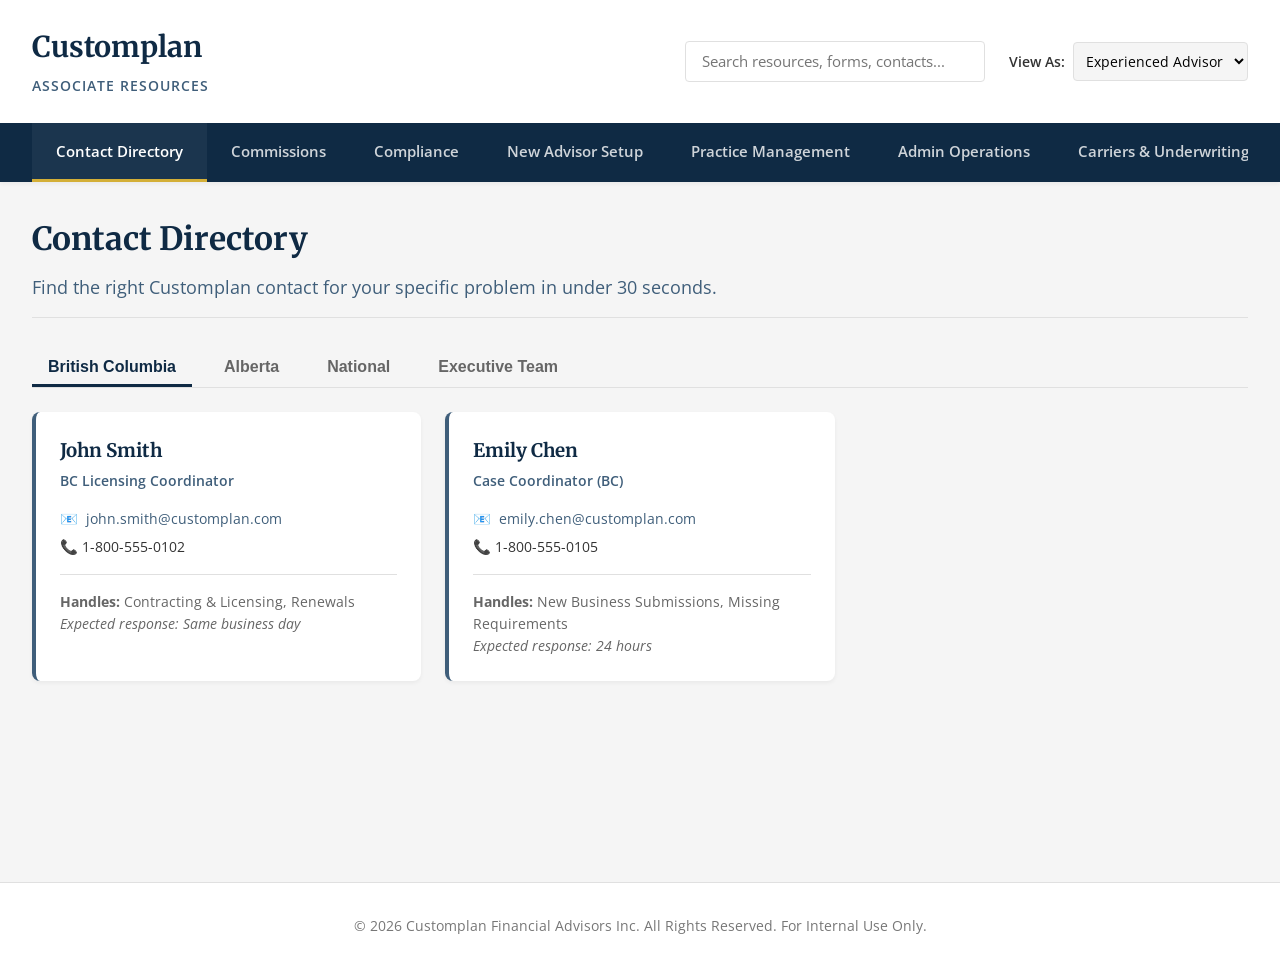
==== index.html @ 8b5a8618 "Add files via upload" ====
<!DOCTYPE html>
<html lang="en">
<head>
  <meta charset="UTF-8">
  <meta name="viewport" content="width=device-width, initial-scale=1.0">
  <title>Customplan Associate Resources</title>
  <link rel="preconnect" href="https://fonts.googleapis.com">
  <link rel="preconnect" href="https://fonts.gstatic.com" crossorigin>
  <link href="https://fonts.googleapis.com/css2?family=Merriweather:wght@400;700&family=Open+Sans:wght@400;600&display=swap" rel="stylesheet">
  <link rel="stylesheet" href="styles.css">
</head>
<body>
  <div id="app">
    <!-- Header / Nav -->
    <header class="app-header">
      <div class="header-container">
        <div class="logo">
          <h1>Customplan</h1>
          <span>Associate Resources</span>
        </div>
        
        <div class="controls">
          <div class="search-box">
            <input type="text" id="searchInput" placeholder="Search resources, forms, contacts...">
          </div>
          <div class="role-selector">
            <label for="roleFilter">View As:</label>
            <select id="roleFilter">
              <option value="All">All Roles</option>
              <option value="New Advisor">New Advisor</option>
              <option value="Experienced Advisor" selected>Experienced Advisor</option>
              <option value="Administrator">Administrator / Staff</option>
            </select>
          </div>
        </div>
      </div>
      
      <nav class="main-nav">
        <ul id="navLinks">
          <!-- Populated by JS -->
        </ul>
      </nav>
    </header>

    <!-- Main Content -->
    <main class="main-content">
      <div id="welcomeSection" class="welcome-section">
        <h2 id="welcomeTitle">Welcome to Associate Resources</h2>
        <p id="welcomeDesc">Find the tools, templates, and contacts you need to grow your practice.</p>
      </div>

      <div id="contentArea" class="content-area">
        <!-- Rendered by JS based on selection and filters -->
      </div>
    </main>

    <footer class="app-footer">
      <p>&copy; 2026 Customplan Financial Advisors Inc. All Rights Reserved. For Internal Use Only.</p>
    </footer>
  </div>
  
  <script src="data.js"></script>
  <script src="app.js"></script>
</body>
</html>
---- styles.css ----
/* Base Styles & Variables */
:root {
  --color-deep-navy: #0F2A44;
  --color-steel-blue: #3F5E7A;
  --color-light-gray: #F5F5F5;
  --color-dark-gray: #333333;
  --color-white: #FFFFFF;
  --color-accent: #D4AF37; /* Gold accent for Customplan */
  --color-danger: #D32F2F;
  --color-success: #388E3C;
  --color-border: #E0E0E0;
  
  --font-heading: 'Merriweather', Georgia, serif;
  --font-body: 'Open Sans', 'Lato', sans-serif;
  
  --shadow-sm: 0 2px 4px rgba(0,0,0,0.05);
  --shadow-md: 0 4px 8px rgba(0,0,0,0.1);
  --shadow-lg: 0 8px 16px rgba(0,0,0,0.15);
  
  --radius-sm: 4px;
  --radius-md: 8px;
  --radius-lg: 12px;
}

* {
  box-sizing: border-box;
  margin: 0;
  padding: 0;
}

body {
  font-family: var(--font-body);
  color: var(--color-dark-gray);
  background-color: var(--color-light-gray);
  line-height: 1.6;
}

h1, h2, h3, h4, h5, h6 {
  font-family: var(--font-heading);
  color: var(--color-deep-navy);
}

a {
  color: var(--color-steel-blue);
  text-decoration: none;
  transition: color 0.2s;
}
a:hover {
  color: var(--color-deep-navy);
}

/* Header */
.app-header {
  background-color: var(--color-white);
  box-shadow: var(--shadow-sm);
  position: sticky;
  top: 0;
  z-index: 100;
}

.header-container {
  display: flex;
  justify-content: space-between;
  align-items: center;
  padding: 1.5rem 2rem;
  max-width: 1400px;
  margin: 0 auto;
}

.logo h1 {
  font-size: 1.8rem;
  margin-bottom: 0.2rem;
}
.logo span {
  font-size: 0.9rem;
  color: var(--color-steel-blue);
  font-weight: 600;
  text-transform: uppercase;
  letter-spacing: 1px;
}

.controls {
  display: flex;
  gap: 1.5rem;
  align-items: center;
}

.search-box input {
  padding: 0.6rem 1rem;
  border: 1px solid var(--color-border);
  border-radius: var(--radius-sm);
  width: 300px;
  font-family: var(--font-body);
  font-size: 0.95rem;
}
.search-box input:focus {
  outline: none;
  border-color: var(--color-steel-blue);
  box-shadow: 0 0 0 2px rgba(63, 94, 122, 0.2);
}

.role-selector {
  display: flex;
  align-items: center;
  gap: 0.5rem;
  font-size: 0.9rem;
  font-weight: 600;
}
.role-selector select {
  padding: 0.5rem;
  border-radius: var(--radius-sm);
  border: 1px solid var(--color-border);
  font-family: var(--font-body);
  font-size: 0.9rem;
  background-color: var(--color-light-gray);
  cursor: pointer;
}

.main-nav {
  background-color: var(--color-deep-navy);
  padding: 0 2rem;
}

.main-nav ul {
  display: flex;
  list-style: none;
  max-width: 1400px;
  margin: 0 auto;
  overflow-x: auto;
}

.main-nav li a {
  display: block;
  padding: 1rem 1.5rem;
  color: rgba(255, 255, 255, 0.8);
  font-weight: 600;
  font-size: 0.95rem;
  white-space: nowrap;
  border-bottom: 3px solid transparent;
}
.main-nav li a:hover,
.main-nav li a.active {
  color: var(--color-white);
  border-bottom-color: var(--color-accent);
  background-color: rgba(255, 255, 255, 0.05);
}

/* Main Content */
.main-content {
  max-width: 1400px;
  margin: 0 auto;
  padding: 2rem;
  min-height: calc(100vh - 200px);
}

.welcome-section {
  margin-bottom: 2rem;
  padding-bottom: 1rem;
  border-bottom: 1px solid var(--color-border);
}
.welcome-section h2 {
  font-size: 2rem;
  margin-bottom: 0.5rem;
}
.welcome-section p {
  color: var(--color-steel-blue);
  font-size: 1.1rem;
}

/* Grid Layouts */
.category-group {
  margin-bottom: 3rem;
}
.category-title {
  font-size: 1.5rem;
  margin-bottom: 1.5rem;
  padding-left: 0.5rem;
  border-left: 4px solid var(--color-steel-blue);
  display: flex;
  justify-content: space-between;
  align-items: center;
}

.resource-grid {
  display: grid;
  grid-template-columns: repeat(auto-fill, minmax(320px, 1fr));
  gap: 1.5rem;
}

/* Cards */
.resource-card {
  background: var(--color-white);
  border-radius: var(--radius-md);
  padding: 1.5rem;
  box-shadow: var(--shadow-sm);
  transition: transform 0.2s, box-shadow 0.2s;
  display: flex;
  flex-direction: column;
  position: relative;
  border: 1px solid var(--color-border);
}
.resource-card:hover {
  transform: translateY(-2px);
  box-shadow: var(--shadow-md);
  border-color: var(--color-steel-blue);
}

.card-badges {
  display: flex;
  gap: 0.5rem;
  margin-bottom: 0.75rem;
  flex-wrap: wrap;
}

.badge {
  font-size: 0.7rem;
  font-weight: 700;
  text-transform: uppercase;
  padding: 0.2rem 0.5rem;
  border-radius: var(--radius-sm);
  background: var(--color-light-gray);
  color: var(--color-dark-gray);
}
.badge.compliance {
  background-color: #FFF3E0;
  color: #E65100;
  border: 1px solid #FFCC80;
}
.badge.new-advisor {
  background-color: #E8F5E9;
  color: #2E7D32;
}

.resource-card h3 {
  font-size: 1.1rem;
  margin-bottom: 0.5rem;
  font-family: var(--font-body);
}

.resource-card p {
  font-size: 0.9rem;
  color: #555;
  margin-bottom: 1.5rem;
  flex-grow: 1;
}

.btn {
  display: inline-block;
  padding: 0.6rem 1rem;
  background-color: var(--color-steel-blue);
  color: var(--color-white);
  border: none;
  border-radius: var(--radius-sm);
  font-size: 0.9rem;
  font-weight: 600;
  cursor: pointer;
  text-align: center;
  transition: background-color 0.2s;
  text-decoration: none;
}
.btn:hover {
  background-color: var(--color-deep-navy);
  color: var(--color-white);
}

/* Contacts Directory specific styles */
.contact-grid {
  display: grid;
  grid-template-columns: repeat(auto-fill, minmax(300px, 1fr));
  gap: 1.5rem;
}
.contact-card {
  background: var(--color-white);
  border-radius: var(--radius-md);
  padding: 1.5rem;
  border-left: 4px solid var(--color-steel-blue);
  box-shadow: var(--shadow-sm);
}
.contact-card.exec {
  border-left-color: var(--color-accent);
  background: #FAFAFA;
}
.contact-card h3 {
  margin-bottom: 0.2rem;
}
.contact-card .role {
  font-size: 0.85rem;
  color: var(--color-steel-blue);
  font-weight: 600;
  margin-bottom: 1rem;
}
.contact-card .detail {
  font-size: 0.9rem;
  margin-bottom: 0.3rem;
  display: flex;
  align-items: center;
  gap: 0.5rem;
}
.contact-card .handles {
  margin-top: 1rem;
  padding-top: 1rem;
  border-top: 1px solid var(--color-border);
  font-size: 0.85rem;
  color: #666;
}

/* Tabs */
.tabs {
  display: flex;
  gap: 1rem;
  margin-bottom: 1.5rem;
  border-bottom: 1px solid var(--color-border);
}
.tab {
  padding: 0.5rem 1rem;
  background: none;
  border: none;
  font-size: 1rem;
  font-weight: 600;
  color: #666;
  cursor: pointer;
  border-bottom: 3px solid transparent;
}
.tab.active {
  color: var(--color-deep-navy);
  border-bottom-color: var(--color-deep-navy);
}

/* Empty State */
.empty-state {
  text-align: center;
  padding: 4rem 2rem;
  background: var(--color-white);
  border-radius: var(--radius-md);
  border: 1px dashed var(--color-border);
}
.empty-state h3 {
  margin-bottom: 0.5rem;
}

/* Footer */
.app-footer {
  text-align: center;
  padding: 2rem;
  background-color: var(--color-white);
  border-top: 1px solid var(--color-border);
  font-size: 0.85rem;
  color: #777;
}

/* Region styling for compliance */
.province-row {
  background: var(--color-white);
  border: 1px solid var(--color-border);
  border-radius: var(--radius-sm);
  margin-bottom: 0.5rem;
  padding: 1rem 1.5rem;
  display: flex;
  justify-content: space-between;
  align-items: center;
}
.province-row.expandable {
  cursor: pointer;
}
.province-row:hover {
  background: #F9FAFB;
}
.province-header {
  font-weight: 600;
  font-size: 1.1rem;
  color: var(--color-deep-navy);
}
.province-links {
  display: flex;
  gap: 1rem;
}

@media (max-width: 768px) {
  .header-container {
    flex-direction: column;
    align-items: stretch;
    gap: 1rem;
  }
  .controls {
    flex-direction: column;
    align-items: stretch;
  }
  .search-box input {
    width: 100%;
  }
}
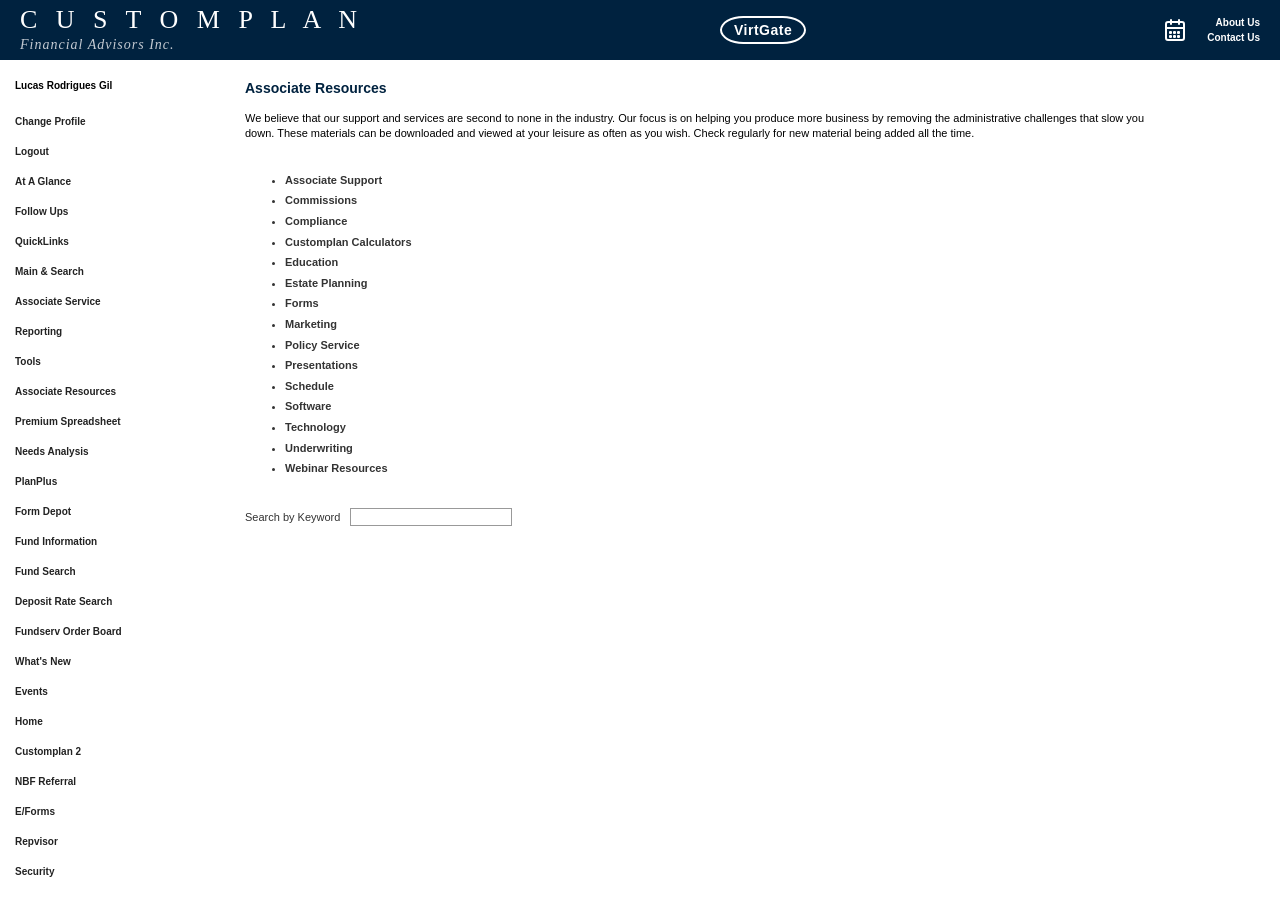
==== commit 274f76d6: "Revert Associate Resources to exact old formatting" ====
--- a/index.html
+++ b/index.html
@@ -2,64 +2,105 @@
 <html lang="en">
 <head>
   <meta charset="UTF-8">
-  <meta name="viewport" content="width=device-width, initial-scale=1.0">
-  <title>Customplan Associate Resources</title>
-  <link rel="preconnect" href="https://fonts.googleapis.com">
-  <link rel="preconnect" href="https://fonts.gstatic.com" crossorigin>
-  <link href="https://fonts.googleapis.com/css2?family=Merriweather:wght@400;700&family=Open+Sans:wght@400;600&display=swap" rel="stylesheet">
+  <title>Associate Resources</title>
   <link rel="stylesheet" href="styles.css">
 </head>
 <body>
-  <div id="app">
-    <!-- Header / Nav -->
-    <header class="app-header">
-      <div class="header-container">
-        <div class="logo">
-          <h1>Customplan</h1>
-          <span>Associate Resources</span>
-        </div>
-        
-        <div class="controls">
-          <div class="search-box">
-            <input type="text" id="searchInput" placeholder="Search resources, forms, contacts...">
-          </div>
-          <div class="role-selector">
-            <label for="roleFilter">View As:</label>
-            <select id="roleFilter">
-              <option value="All">All Roles</option>
-              <option value="New Advisor">New Advisor</option>
-              <option value="Experienced Advisor" selected>Experienced Advisor</option>
-              <option value="Administrator">Administrator / Staff</option>
-            </select>
-          </div>
-        </div>
+
+  <!-- Header -->
+  <header class="header">
+    <div class="header-left">
+      <div class="logo-main">C U S T O M P L A N</div>
+      <div class="logo-sub">Financial Advisors Inc.</div>
+    </div>
+    
+    <div class="header-center">
+      <div class="virtgate-logo">VirtGate</div>
+    </div>
+    
+    <div class="header-right">
+      <!-- Approximated Calendar Icon -->
+      <svg width="24" height="24" viewBox="0 0 24 24" fill="none" stroke="currentColor" stroke-width="2" stroke-linecap="round" stroke-linejoin="round">
+        <rect x="3" y="4" width="18" height="18" rx="2" ry="2"></rect>
+        <line x1="16" y1="2" x2="16" y2="6"></line>
+        <line x1="8" y1="2" x2="8" y2="6"></line>
+        <line x1="3" y1="10" x2="21" y2="10"></line>
+        <path d="M7 14h1v1H7zm4 0h1v1h-1zm4 0h1v1h-1zM7 18h1v1H7zm4 0h1v1h-1zm4 0h1v1h-1z" fill="currentColor"></path>
+      </svg>
+      <div class="header-links">
+        <a href="#">About Us</a>
+        <a href="#">Contact Us</a>
       </div>
-      
-      <nav class="main-nav">
-        <ul id="navLinks">
-          <!-- Populated by JS -->
-        </ul>
-      </nav>
-    </header>
+    </div>
+  </header>
+
+  <!-- Layout Container -->
+  <div class="container">
+    
+    <!-- Left Sidebar Navigation -->
+    <aside class="sidebar">
+      <div class="user-name">Lucas Rodrigues Gil</div>
+      <ul class="sidebar-nav">
+        <li><a href="#">Change Profile</a></li>
+        <li><a href="#">Logout</a></li>
+        <li><a href="#">At A Glance</a></li>
+        <li><a href="#">Follow Ups</a></li>
+        <li><a href="#">QuickLinks</a></li>
+        <li><a href="#">Main & Search</a></li>
+        <li><a href="#">Associate Service</a></li>
+        <li><a href="#">Reporting</a></li>
+        <li><a href="#">Tools</a></li>
+        <li><a href="#">Associate Resources</a></li>
+        <li><a href="#">Premium Spreadsheet</a></li>
+        <li><a href="#">Needs Analysis</a></li>
+        <li><a href="#">PlanPlus</a></li>
+        <li><a href="#">Form Depot</a></li>
+        <li><a href="#">Fund Information</a></li>
+        <li><a href="#">Fund Search</a></li>
+        <li><a href="#">Deposit Rate Search</a></li>
+        <li><a href="#">Fundserv Order Board</a></li>
+        <li><a href="#">What's New</a></li>
+        <li><a href="#">Events</a></li>
+        <li><a href="#">Home</a></li>
+        <li><a href="#">Customplan 2</a></li>
+        <li><a href="#">NBF Referral</a></li>
+        <li><a href="#">E/Forms</a></li>
+        <li><a href="#">Repvisor</a></li>
+        <li><a href="#">Security</a></li>
+      </ul>
+    </aside>
 
     <!-- Main Content -->
-    <main class="main-content">
-      <div id="welcomeSection" class="welcome-section">
-        <h2 id="welcomeTitle">Welcome to Associate Resources</h2>
-        <p id="welcomeDesc">Find the tools, templates, and contacts you need to grow your practice.</p>
-      </div>
+    <main class="content">
+      <h2>Associate Resources</h2>
+      <p class="intro-text">
+        We believe that our support and services are second to none in the industry. Our focus is on helping you produce more business by removing the administrative challenges that slow you down. These materials can be downloaded and viewed at your leisure as often as you wish. Check regularly for new material being added all the time.
+      </p>
 
-      <div id="contentArea" class="content-area">
-        <!-- Rendered by JS based on selection and filters -->
+      <ul class="resources-list">
+        <li>Associate Support</li>
+        <li>Commissions</li>
+        <li>Compliance</li>
+        <li>Customplan Calculators</li>
+        <li>Education</li>
+        <li>Estate Planning</li>
+        <li>Forms</li>
+        <li>Marketing</li>
+        <li>Policy Service</li>
+        <li>Presentations</li>
+        <li>Schedule</li>
+        <li>Software</li>
+        <li>Technology</li>
+        <li>Underwriting</li>
+        <li>Webinar Resources</li>
+      </ul>
+
+      <div class="search-container">
+        Search by Keyword <input type="text" class="search-input">
       </div>
     </main>
+    
+  </div>
 
-    <footer class="app-footer">
-      <p>&copy; 2026 Customplan Financial Advisors Inc. All Rights Reserved. For Internal Use Only.</p>
-    </footer>
-  </div>
-  
-  <script src="data.js"></script>
-  <script src="app.js"></script>
 </body>
 </html>
--- a/styles.css
+++ b/styles.css
@@ -1,391 +1,175 @@
-/* Base Styles & Variables */
-:root {
-  --color-deep-navy: #0F2A44;
-  --color-steel-blue: #3F5E7A;
-  --color-light-gray: #F5F5F5;
-  --color-dark-gray: #333333;
-  --color-white: #FFFFFF;
-  --color-accent: #D4AF37; /* Gold accent for Customplan */
-  --color-danger: #D32F2F;
-  --color-success: #388E3C;
-  --color-border: #E0E0E0;
-  
-  --font-heading: 'Merriweather', Georgia, serif;
-  --font-body: 'Open Sans', 'Lato', sans-serif;
-  
-  --shadow-sm: 0 2px 4px rgba(0,0,0,0.05);
-  --shadow-md: 0 4px 8px rgba(0,0,0,0.1);
-  --shadow-lg: 0 8px 16px rgba(0,0,0,0.15);
-  
-  --radius-sm: 4px;
-  --radius-md: 8px;
-  --radius-lg: 12px;
-}
-
-* {
-  box-sizing: border-box;
+body, html {
   margin: 0;
   padding: 0;
-}
-
-body {
-  font-family: var(--font-body);
-  color: var(--color-dark-gray);
-  background-color: var(--color-light-gray);
-  line-height: 1.6;
-}
-
-h1, h2, h3, h4, h5, h6 {
-  font-family: var(--font-heading);
-  color: var(--color-deep-navy);
-}
-
-a {
-  color: var(--color-steel-blue);
-  text-decoration: none;
-  transition: color 0.2s;
-}
-a:hover {
-  color: var(--color-deep-navy);
+  font-family: Arial, Helvetica, sans-serif;
+  background-color: #ffffff;
+  color: #000000;
 }
 
 /* Header */
-.app-header {
-  background-color: var(--color-white);
-  box-shadow: var(--shadow-sm);
-  position: sticky;
-  top: 0;
-  z-index: 100;
-}
-
-.header-container {
+.header {
+  background-color: #00223f; /* Dark navy */
+  height: 60px;
   display: flex;
   justify-content: space-between;
   align-items: center;
-  padding: 1.5rem 2rem;
-  max-width: 1400px;
-  margin: 0 auto;
+  padding: 0 20px;
+  color: #ffffff;
 }
 
-.logo h1 {
-  font-size: 1.8rem;
-  margin-bottom: 0.2rem;
-}
-.logo span {
-  font-size: 0.9rem;
-  color: var(--color-steel-blue);
-  font-weight: 600;
-  text-transform: uppercase;
-  letter-spacing: 1px;
+.header-left {
+  display: flex;
+  flex-direction: column;
 }
 
-.controls {
-  display: flex;
-  gap: 1.5rem;
-  align-items: center;
+.logo-main {
+  font-family: "Times New Roman", Times, serif;
+  font-size: 26px;
+  letter-spacing: 6px;
+  margin: 0;
+  padding: 0;
+  line-height: 1;
 }
 
-.search-box input {
-  padding: 0.6rem 1rem;
-  border: 1px solid var(--color-border);
-  border-radius: var(--radius-sm);
-  width: 300px;
-  font-family: var(--font-body);
-  font-size: 0.95rem;
-}
-.search-box input:focus {
-  outline: none;
-  border-color: var(--color-steel-blue);
-  box-shadow: 0 0 0 2px rgba(63, 94, 122, 0.2);
+.logo-sub {
+  font-family: "Times New Roman", Times, serif;
+  font-size: 14px;
+  font-style: italic;
+  letter-spacing: 1px;
+  margin-top: 4px;
+  color: #c2c9d1;
 }
 
-.role-selector {
+.header-center {
   display: flex;
   align-items: center;
-  gap: 0.5rem;
-  font-size: 0.9rem;
-  font-weight: 600;
-}
-.role-selector select {
-  padding: 0.5rem;
-  border-radius: var(--radius-sm);
-  border: 1px solid var(--color-border);
-  font-family: var(--font-body);
-  font-size: 0.9rem;
-  background-color: var(--color-light-gray);
-  cursor: pointer;
+  justify-content: center;
 }
 
-.main-nav {
-  background-color: var(--color-deep-navy);
-  padding: 0 2rem;
+.virtgate-logo {
+  border: 2px solid #ffffff;
+  border-radius: 50%;
+  padding: 4px 12px;
+  font-weight: bold;
+  font-size: 14px;
+  font-family: Arial, Helvetica, sans-serif;
+  letter-spacing: 0.5px;
+  background-color: transparent;
+  color: #ffffff;
+  /* Making it somewhat oval */
+  border-radius: 50px / 30px;
 }
 
-.main-nav ul {
+.header-right {
   display: flex;
-  list-style: none;
-  max-width: 1400px;
-  margin: 0 auto;
-  overflow-x: auto;
+  align-items: center;
+  gap: 20px;
+  font-size: 10px;
+  font-weight: bold;
+  text-align: right;
 }
 
-.main-nav li a {
-  display: block;
-  padding: 1rem 1.5rem;
-  color: rgba(255, 255, 255, 0.8);
-  font-weight: 600;
-  font-size: 0.95rem;
-  white-space: nowrap;
-  border-bottom: 3px solid transparent;
-}
-.main-nav li a:hover,
-.main-nav li a.active {
-  color: var(--color-white);
-  border-bottom-color: var(--color-accent);
-  background-color: rgba(255, 255, 255, 0.05);
+.header-links {
+  display: flex;
+  flex-direction: column;
+  gap: 4px;
 }
 
-/* Main Content */
-.main-content {
-  max-width: 1400px;
-  margin: 0 auto;
-  padding: 2rem;
-  min-height: calc(100vh - 200px);
+.header-links a {
+  color: #ffffff;
+  text-decoration: none;
 }
 
-.welcome-section {
-  margin-bottom: 2rem;
-  padding-bottom: 1rem;
-  border-bottom: 1px solid var(--color-border);
-}
-.welcome-section h2 {
-  font-size: 2rem;
-  margin-bottom: 0.5rem;
-}
-.welcome-section p {
-  color: var(--color-steel-blue);
-  font-size: 1.1rem;
+.header-links a:hover {
+  text-decoration: underline;
 }
 
-/* Grid Layouts */
-.category-group {
-  margin-bottom: 3rem;
-}
-.category-title {
-  font-size: 1.5rem;
-  margin-bottom: 1.5rem;
-  padding-left: 0.5rem;
-  border-left: 4px solid var(--color-steel-blue);
+/* Main Layout */
+.container {
   display: flex;
-  justify-content: space-between;
-  align-items: center;
+  min-height: calc(100vh - 60px);
 }
 
-.resource-grid {
-  display: grid;
-  grid-template-columns: repeat(auto-fill, minmax(320px, 1fr));
-  gap: 1.5rem;
+/* Sidebar */
+.sidebar {
+  width: 180px;
+  background-color: #ffffff;
+  padding: 20px 10px 20px 15px;
+  border-right: 0px solid #e0e0e0;
 }
 
-/* Cards */
-.resource-card {
-  background: var(--color-white);
-  border-radius: var(--radius-md);
-  padding: 1.5rem;
-  box-shadow: var(--shadow-sm);
-  transition: transform 0.2s, box-shadow 0.2s;
-  display: flex;
-  flex-direction: column;
-  position: relative;
-  border: 1px solid var(--color-border);
-}
-.resource-card:hover {
-  transform: translateY(-2px);
-  box-shadow: var(--shadow-md);
-  border-color: var(--color-steel-blue);
+.user-name {
+  font-size: 10px;
+  font-weight: bold;
+  margin-bottom: 20px;
+  color: #000000;
 }
 
-.card-badges {
-  display: flex;
-  gap: 0.5rem;
-  margin-bottom: 0.75rem;
-  flex-wrap: wrap;
+.sidebar-nav {
+  list-style: none;
+  padding: 0;
+  margin: 0;
 }
 
-.badge {
-  font-size: 0.7rem;
-  font-weight: 700;
-  text-transform: uppercase;
-  padding: 0.2rem 0.5rem;
-  border-radius: var(--radius-sm);
-  background: var(--color-light-gray);
-  color: var(--color-dark-gray);
-}
-.badge.compliance {
-  background-color: #FFF3E0;
-  color: #E65100;
-  border: 1px solid #FFCC80;
-}
-.badge.new-advisor {
-  background-color: #E8F5E9;
-  color: #2E7D32;
+.sidebar-nav li {
+  margin-bottom: 12px;
 }
 
-.resource-card h3 {
-  font-size: 1.1rem;
-  margin-bottom: 0.5rem;
-  font-family: var(--font-body);
+.sidebar-nav a {
+  color: #222222;
+  text-decoration: none;
+  font-size: 10px;
+  font-weight: bold;
 }
 
-.resource-card p {
-  font-size: 0.9rem;
-  color: #555;
-  margin-bottom: 1.5rem;
-  flex-grow: 1;
+.sidebar-nav a:hover {
+  text-decoration: underline;
 }
 
-.btn {
-  display: inline-block;
-  padding: 0.6rem 1rem;
-  background-color: var(--color-steel-blue);
-  color: var(--color-white);
-  border: none;
-  border-radius: var(--radius-sm);
-  font-size: 0.9rem;
-  font-weight: 600;
-  cursor: pointer;
-  text-align: center;
-  transition: background-color 0.2s;
-  text-decoration: none;
-}
-.btn:hover {
-  background-color: var(--color-deep-navy);
-  color: var(--color-white);
+/* Content Area */
+.content {
+  flex: 1;
+  padding: 20px 40px;
 }
 
-/* Contacts Directory specific styles */
-.contact-grid {
-  display: grid;
-  grid-template-columns: repeat(auto-fill, minmax(300px, 1fr));
-  gap: 1.5rem;
+h2 {
+  font-size: 14px;
+  color: #00223f; /* Navy */
+  margin-top: 0;
+  margin-bottom: 15px;
 }
-.contact-card {
-  background: var(--color-white);
-  border-radius: var(--radius-md);
-  padding: 1.5rem;
-  border-left: 4px solid var(--color-steel-blue);
-  box-shadow: var(--shadow-sm);
+
+.intro-text {
+  font-size: 11px;
+  line-height: 1.4;
+  margin-bottom: 30px;
+  color: #000000;
+  max-width: 900px;
 }
-.contact-card.exec {
-  border-left-color: var(--color-accent);
-  background: #FAFAFA;
+
+.resources-list {
+  font-size: 11px;
+  font-weight: bold;
+  line-height: 1.6;
+  margin-bottom: 30px;
+  color: #333333;
 }
-.contact-card h3 {
-  margin-bottom: 0.2rem;
+
+.resources-list li {
+  margin-bottom: 3px;
 }
-.contact-card .role {
-  font-size: 0.85rem;
-  color: var(--color-steel-blue);
-  font-weight: 600;
-  margin-bottom: 1rem;
-}
-.contact-card .detail {
-  font-size: 0.9rem;
-  margin-bottom: 0.3rem;
+
+.search-container {
+  font-size: 11px;
+  color: #333333;
   display: flex;
   align-items: center;
-  gap: 0.5rem;
-}
-.contact-card .handles {
-  margin-top: 1rem;
-  padding-top: 1rem;
-  border-top: 1px solid var(--color-border);
-  font-size: 0.85rem;
-  color: #666;
+  gap: 10px;
 }
 
-/* Tabs */
-.tabs {
-  display: flex;
-  gap: 1rem;
-  margin-bottom: 1.5rem;
-  border-bottom: 1px solid var(--color-border);
+.search-input {
+  border: 1px solid #999;
+  padding: 2px 5px;
+  width: 150px;
+  font-size: 11px;
 }
-.tab {
-  padding: 0.5rem 1rem;
-  background: none;
-  border: none;
-  font-size: 1rem;
-  font-weight: 600;
-  color: #666;
-  cursor: pointer;
-  border-bottom: 3px solid transparent;
-}
-.tab.active {
-  color: var(--color-deep-navy);
-  border-bottom-color: var(--color-deep-navy);
-}
-
-/* Empty State */
-.empty-state {
-  text-align: center;
-  padding: 4rem 2rem;
-  background: var(--color-white);
-  border-radius: var(--radius-md);
-  border: 1px dashed var(--color-border);
-}
-.empty-state h3 {
-  margin-bottom: 0.5rem;
-}
-
-/* Footer */
-.app-footer {
-  text-align: center;
-  padding: 2rem;
-  background-color: var(--color-white);
-  border-top: 1px solid var(--color-border);
-  font-size: 0.85rem;
-  color: #777;
-}
-
-/* Region styling for compliance */
-.province-row {
-  background: var(--color-white);
-  border: 1px solid var(--color-border);
-  border-radius: var(--radius-sm);
-  margin-bottom: 0.5rem;
-  padding: 1rem 1.5rem;
-  display: flex;
-  justify-content: space-between;
-  align-items: center;
-}
-.province-row.expandable {
-  cursor: pointer;
-}
-.province-row:hover {
-  background: #F9FAFB;
-}
-.province-header {
-  font-weight: 600;
-  font-size: 1.1rem;
-  color: var(--color-deep-navy);
-}
-.province-links {
-  display: flex;
-  gap: 1rem;
-}
-
-@media (max-width: 768px) {
-  .header-container {
-    flex-direction: column;
-    align-items: stretch;
-    gap: 1rem;
-  }
-  .controls {
-    flex-direction: column;
-    align-items: stretch;
-  }
-  .search-box input {
-    width: 100%;
-  }
-}
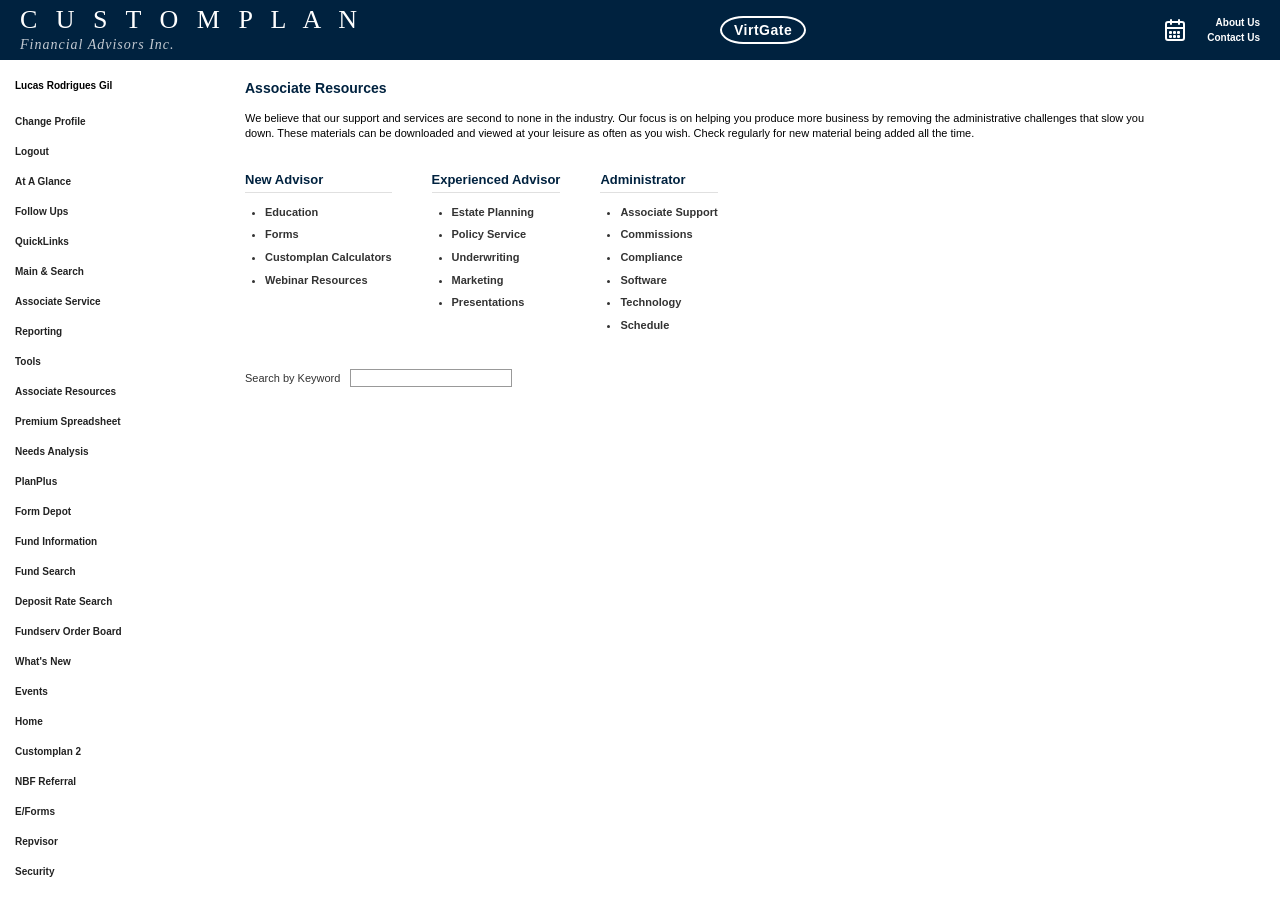
==== commit 949b194b: "Add files via upload" ====
--- a/index.html
+++ b/index.html
@@ -77,23 +77,40 @@
         We believe that our support and services are second to none in the industry. Our focus is on helping you produce more business by removing the administrative challenges that slow you down. These materials can be downloaded and viewed at your leisure as often as you wish. Check regularly for new material being added all the time.
       </p>
 
-      <ul class="resources-list">
-        <li>Associate Support</li>
-        <li>Commissions</li>
-        <li>Compliance</li>
-        <li>Customplan Calculators</li>
-        <li>Education</li>
-        <li>Estate Planning</li>
-        <li>Forms</li>
-        <li>Marketing</li>
-        <li>Policy Service</li>
-        <li>Presentations</li>
-        <li>Schedule</li>
-        <li>Software</li>
-        <li>Technology</li>
-        <li>Underwriting</li>
-        <li>Webinar Resources</li>
-      </ul>
+      <div class="resources-grid">
+        <div class="resources-category">
+          <h3>New Advisor</h3>
+          <ul class="resources-list">
+            <li>Education</li>
+            <li>Forms</li>
+            <li>Customplan Calculators</li>
+            <li>Webinar Resources</li>
+          </ul>
+        </div>
+
+        <div class="resources-category">
+          <h3>Experienced Advisor</h3>
+          <ul class="resources-list">
+            <li>Estate Planning</li>
+            <li>Policy Service</li>
+            <li>Underwriting</li>
+            <li>Marketing</li>
+            <li>Presentations</li>
+          </ul>
+        </div>
+
+        <div class="resources-category">
+          <h3>Administrator</h3>
+          <ul class="resources-list">
+            <li>Associate Support</li>
+            <li>Commissions</li>
+            <li>Compliance</li>
+            <li>Software</li>
+            <li>Technology</li>
+            <li>Schedule</li>
+          </ul>
+        </div>
+      </div>
 
       <div class="search-container">
         Search by Keyword <input type="text" class="search-input">
--- a/styles.css
+++ b/styles.css
@@ -147,16 +147,39 @@
   max-width: 900px;
 }
 
+.resources-grid {
+  display: flex;
+  gap: 40px;
+  margin-bottom: 30px;
+  flex-wrap: wrap;
+}
+
+.resources-category h3 {
+  font-size: 13px;
+  color: #00223f;
+  margin-top: 0;
+  margin-bottom: 10px;
+  border-bottom: 1px solid #e0e0e0;
+  padding-bottom: 5px;
+}
+
 .resources-list {
   font-size: 11px;
   font-weight: bold;
   line-height: 1.6;
-  margin-bottom: 30px;
+  margin-bottom: 0;
   color: #333333;
+  padding-left: 20px;
 }
 
 .resources-list li {
-  margin-bottom: 3px;
+  margin-bottom: 5px;
+  cursor: pointer;
+}
+
+.resources-list li:hover {
+  text-decoration: underline;
+  color: #00223f;
 }
 
 .search-container {
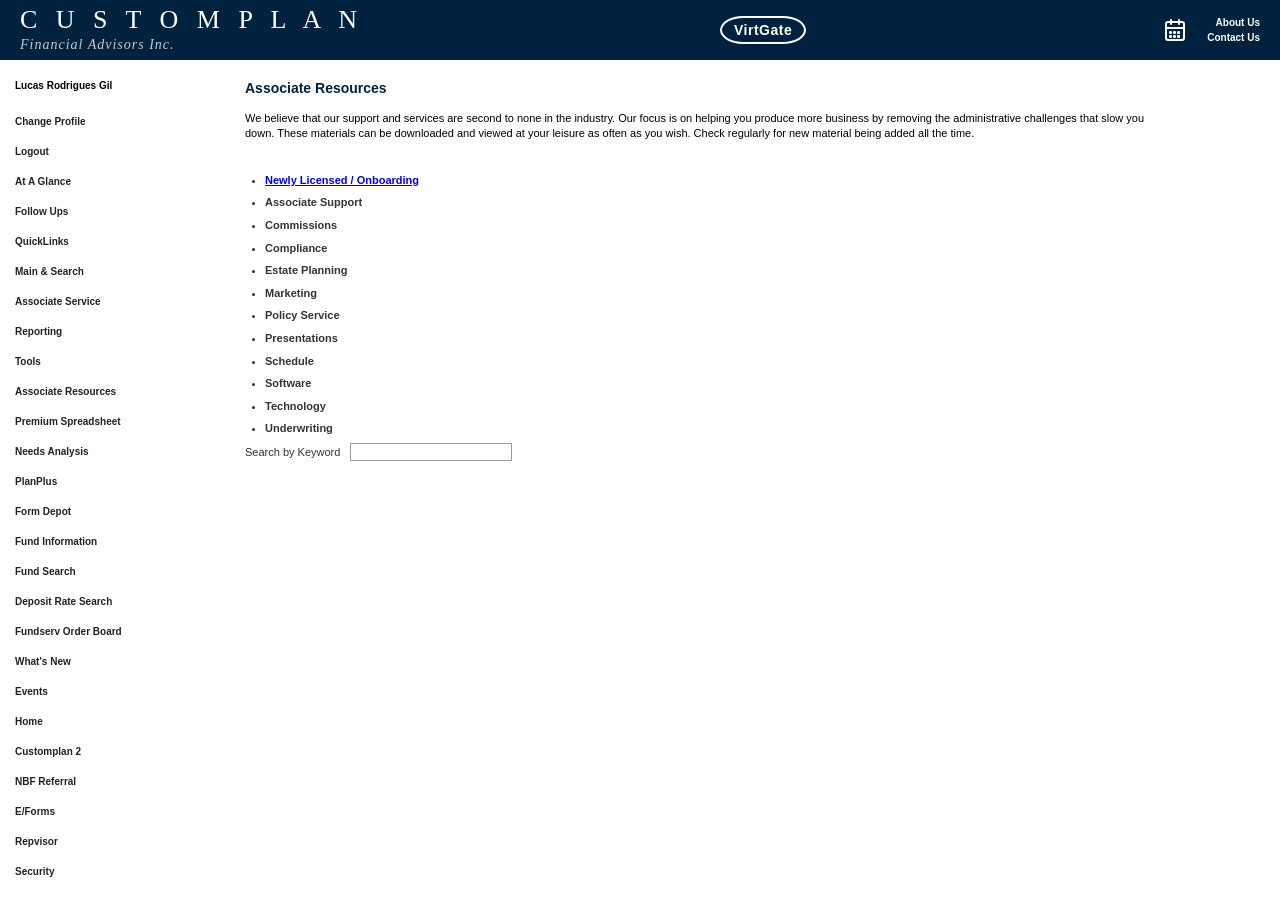
==== commit 6e278250: "Update resources section in index.html Removed old resource categories and added a new resources lis" ====
--- a/index.html
+++ b/index.html
@@ -77,40 +77,20 @@
         We believe that our support and services are second to none in the industry. Our focus is on helping you produce more business by removing the administrative challenges that slow you down. These materials can be downloaded and viewed at your leisure as often as you wish. Check regularly for new material being added all the time.
       </p>
 
-      <div class="resources-grid">
-        <div class="resources-category">
-          <h3>New Advisor</h3>
-          <ul class="resources-list">
-            <li>Education</li>
-            <li>Forms</li>
-            <li>Customplan Calculators</li>
-            <li>Webinar Resources</li>
-          </ul>
-        </div>
-
-        <div class="resources-category">
-          <h3>Experienced Advisor</h3>
-          <ul class="resources-list">
-            <li>Estate Planning</li>
-            <li>Policy Service</li>
-            <li>Underwriting</li>
-            <li>Marketing</li>
-            <li>Presentations</li>
-          </ul>
-        </div>
-
-        <div class="resources-category">
-          <h3>Administrator</h3>
-          <ul class="resources-list">
-            <li>Associate Support</li>
-            <li>Commissions</li>
-            <li>Compliance</li>
-            <li>Software</li>
-            <li>Technology</li>
-            <li>Schedule</li>
-          </ul>
-        </div>
-      </div>
+      <ul class="resources-list">
+        <li><a href="onboarding.html">Newly Licensed / Onboarding</a></li>
+        <li>Associate Support</li>
+        <li>Commissions</li>
+        <li>Compliance</li>
+        <li>Estate Planning</li>
+        <li>Marketing</li>
+        <li>Policy Service</li>
+        <li>Presentations</li>
+        <li>Schedule</li>
+        <li>Software</li>
+        <li>Technology</li>
+        <li>Underwriting</li>
+      </ul>
 
       <div class="search-container">
         Search by Keyword <input type="text" class="search-input">
